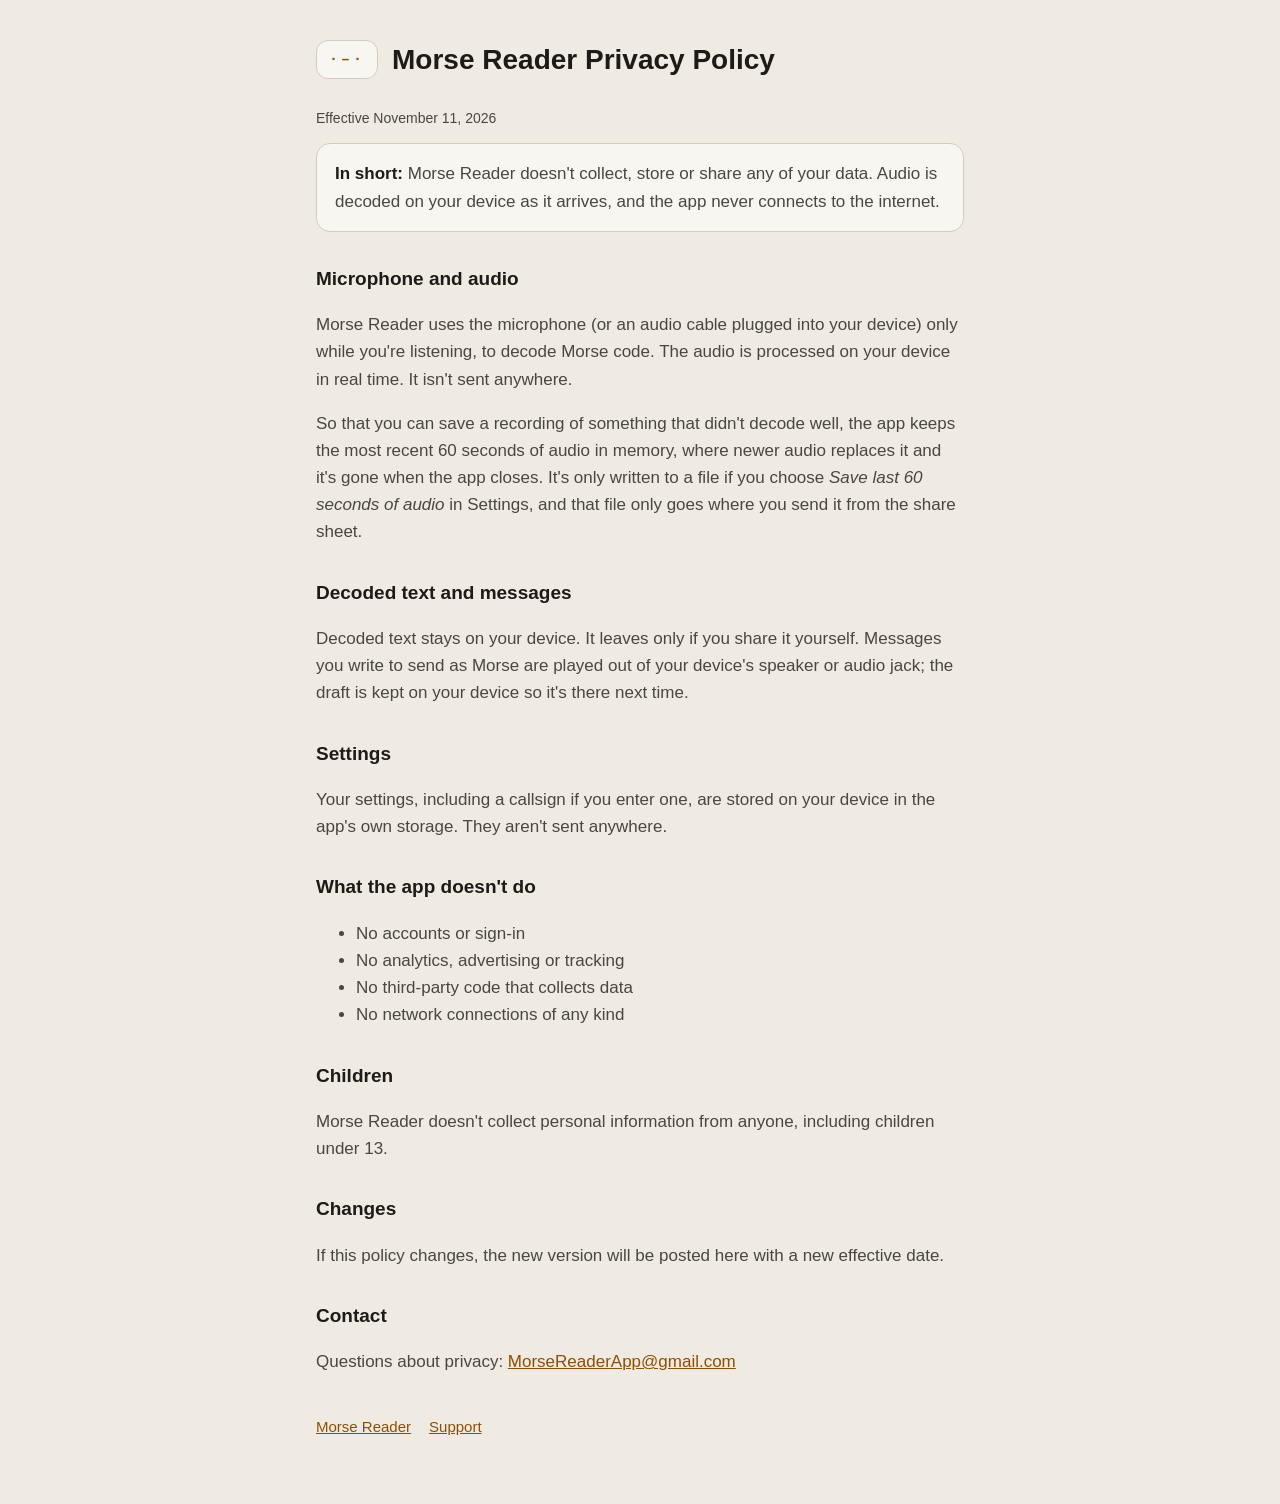
==== morsereader/privacy/index.html @ 4ad6e0ac "Morse Reader privacy policy, support and app pages Co-Authored-By: Claude Opus 5.5 <noreply@anthropi" ====
<!doctype html>
<html lang="en">
<head>
<meta charset="utf-8">
<meta name="viewport" content="width=device-width, initial-scale=1">
<title>Morse Reader Privacy Policy</title>
<link rel="stylesheet" href="../../style.css">
</head>
<body>
<main>
  <header>
    <span class="mark" aria-hidden="true">·–·</span>
    <h1>Morse Reader Privacy Policy</h1>
  </header>
  <p class="small">Effective November 11, 2026</p>

  <div class="card">
    <p><strong>In short:</strong> Morse Reader doesn't collect, store or share any of your
    data. Audio is decoded on your device as it arrives, and the app never connects to
    the internet.</p>
  </div>

  <h2>Microphone and audio</h2>
  <p>Morse Reader uses the microphone (or an audio cable plugged into your device) only
  while you're listening, to decode Morse code. The audio is processed on your device in
  real time. It isn't sent anywhere.</p>
  <p>So that you can save a recording of something that didn't decode well, the app keeps
  the most recent 60 seconds of audio in memory, where newer audio replaces it and it's
  gone when the app closes. It's only written to a file if you choose <em>Save last 60
  seconds of audio</em> in Settings, and that file only goes where you send it from the
  share sheet.</p>

  <h2>Decoded text and messages</h2>
  <p>Decoded text stays on your device. It leaves only if you share it yourself. Messages
  you write to send as Morse are played out of your device's speaker or audio jack; the
  draft is kept on your device so it's there next time.</p>

  <h2>Settings</h2>
  <p>Your settings, including a callsign if you enter one, are stored on your device in
  the app's own storage. They aren't sent anywhere.</p>

  <h2>What the app doesn't do</h2>
  <ul>
    <li>No accounts or sign-in</li>
    <li>No analytics, advertising or tracking</li>
    <li>No third-party code that collects data</li>
    <li>No network connections of any kind</li>
  </ul>

  <h2>Children</h2>
  <p>Morse Reader doesn't collect personal information from anyone, including children
  under 13.</p>

  <h2>Changes</h2>
  <p>If this policy changes, the new version will be posted here with a new effective
  date.</p>

  <h2>Contact</h2>
  <p>Questions about privacy: <a href="mailto:MorseReaderApp@gmail.com">MorseReaderApp@gmail.com</a></p>

  <nav>
    <a href="../">Morse Reader</a>
    <a href="../support/">Support</a>
  </nav>
</main>
</body>
</html>
---- style.css ----
:root {
  --bg: #EFEBE3; --surface: #F8F6F1; --line: #D3CDC1;
  --ink: #1C1B18; --ink2: #4A4740; --accent: #8F4F00;
}
@media (prefers-color-scheme: dark) {
  :root {
    --bg: #121314; --surface: #1B1D1F; --line: #34383C;
    --ink: #ECE7DD; --ink2: #AEA99F; --accent: #F2A33A;
  }
}
* { box-sizing: border-box; }
body {
  margin: 0; background: var(--bg); color: var(--ink);
  font: 17px/1.6 -apple-system, BlinkMacSystemFont, "Segoe UI", Roboto, Helvetica, Arial, sans-serif;
}
main { max-width: 680px; margin: 0 auto; padding: 40px 16px 64px; }
header { display: flex; align-items: center; gap: 14px; margin-bottom: 28px; }
.mark {
  font: 600 15px ui-monospace, SFMono-Regular, Menlo, monospace; letter-spacing: 3px;
  color: var(--accent); background: var(--surface); border: 1px solid var(--line);
  border-radius: 12px; padding: 10px 12px; white-space: nowrap; flex-shrink: 0;
}
.card p { margin: 0; }
h1 { font-size: 28px; line-height: 1.2; margin: 0; }
h2 { font-size: 19px; margin: 32px 0 8px; }
p, li { color: var(--ink2); }
strong { color: var(--ink); }
a { color: var(--accent); }
.card { background: var(--surface); border: 1px solid var(--line); border-radius: 14px; padding: 16px 18px; }
.small { font-size: 14px; }
nav { margin-top: 40px; font-size: 15px; display: flex; gap: 18px; flex-wrap: wrap; }
code { font: 15px ui-monospace, SFMono-Regular, Menlo, monospace; color: var(--ink); }
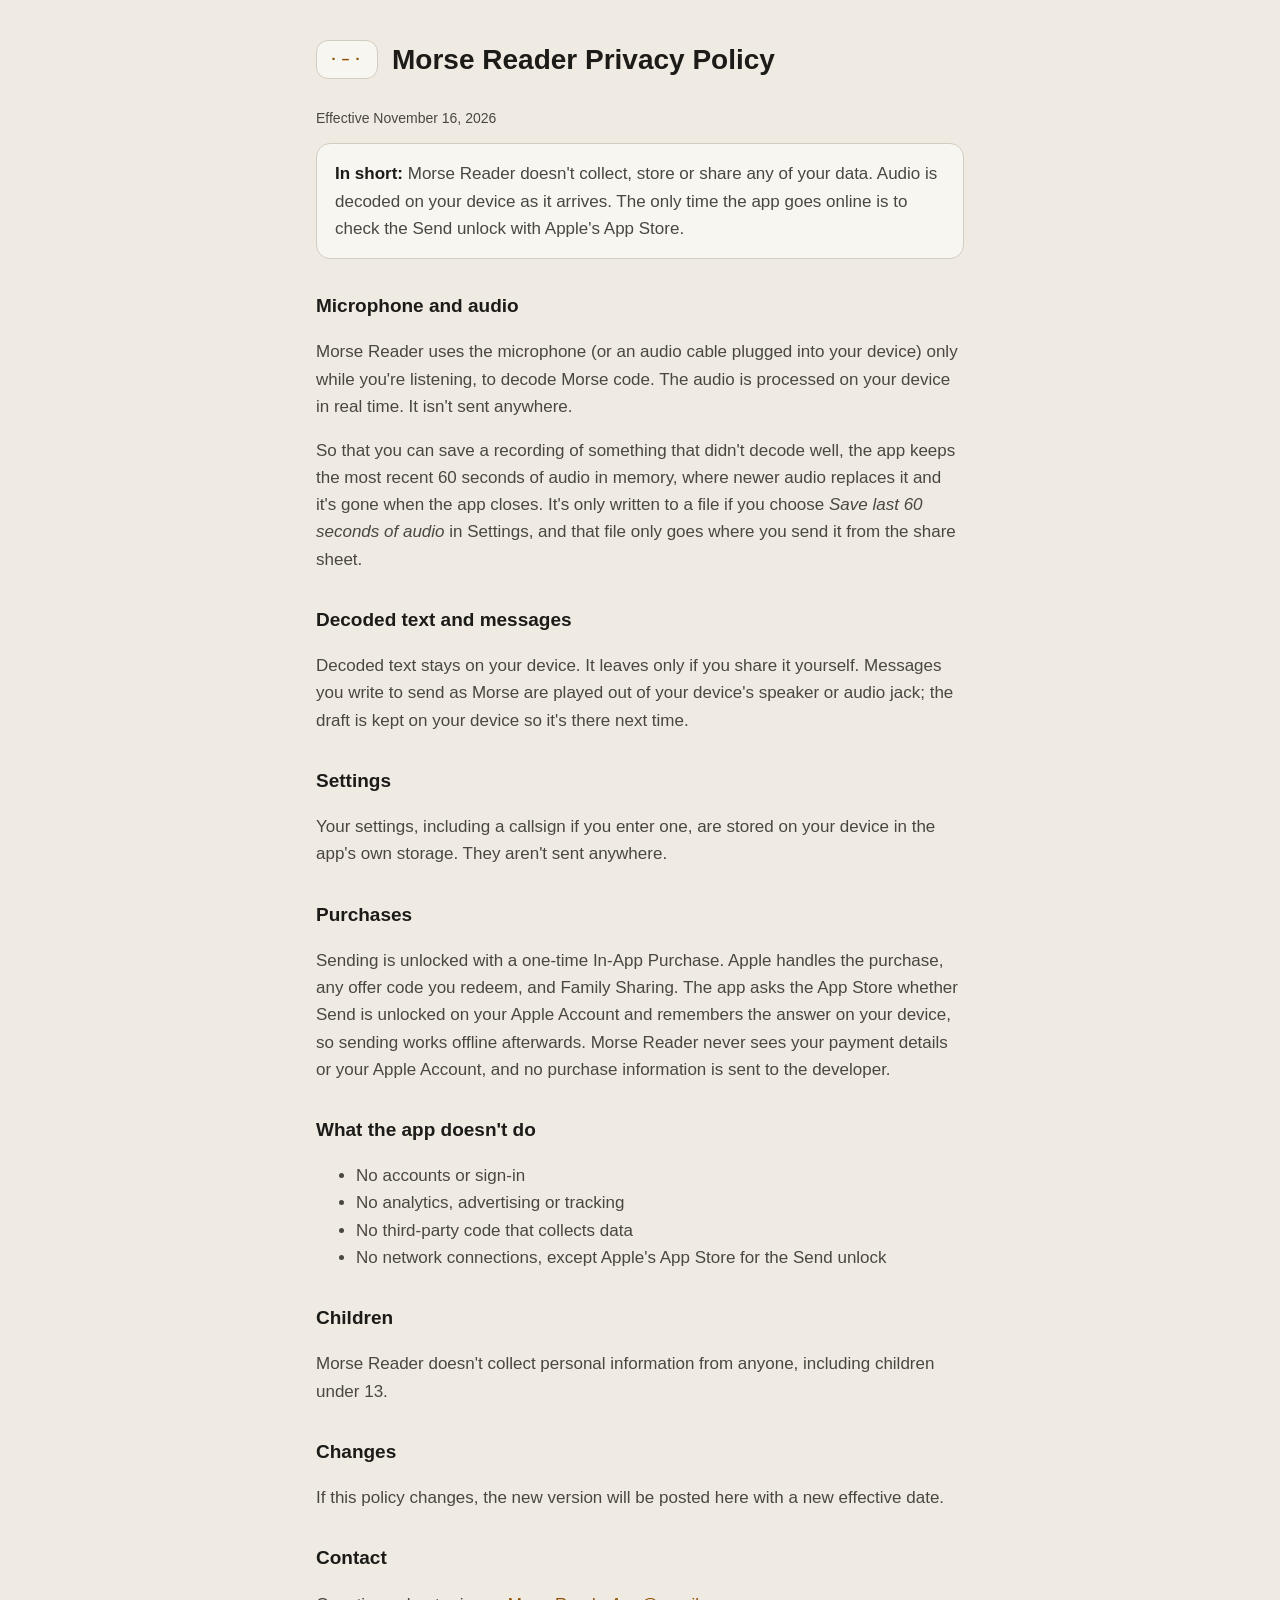
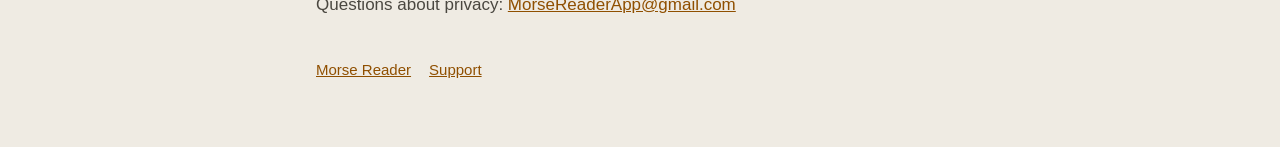
==== commit 6252d57b: "Morse Reader: pages for the Send in-app purchase Privacy policy: the app goes online only to check t" ====
--- a/morsereader/privacy/index.html
+++ b/morsereader/privacy/index.html
@@ -12,12 +12,12 @@
     <span class="mark" aria-hidden="true">·–·</span>
     <h1>Morse Reader Privacy Policy</h1>
   </header>
-  <p class="small">Effective November 11, 2026</p>
+  <p class="small">Effective November 16, 2026</p>
 
   <div class="card">
     <p><strong>In short:</strong> Morse Reader doesn't collect, store or share any of your
-    data. Audio is decoded on your device as it arrives, and the app never connects to
-    the internet.</p>
+    data. Audio is decoded on your device as it arrives. The only time the app goes online
+    is to check the Send unlock with Apple's App Store.</p>
   </div>
 
   <h2>Microphone and audio</h2>
@@ -39,12 +39,19 @@
   <p>Your settings, including a callsign if you enter one, are stored on your device in
   the app's own storage. They aren't sent anywhere.</p>
 
+  <h2>Purchases</h2>
+  <p>Sending is unlocked with a one-time In-App Purchase. Apple handles the purchase, any
+  offer code you redeem, and Family Sharing. The app asks the App Store whether Send is
+  unlocked on your Apple Account and remembers the answer on your device, so sending
+  works offline afterwards. Morse Reader never sees your payment details or your Apple
+  Account, and no purchase information is sent to the developer.</p>
+
   <h2>What the app doesn't do</h2>
   <ul>
     <li>No accounts or sign-in</li>
     <li>No analytics, advertising or tracking</li>
     <li>No third-party code that collects data</li>
-    <li>No network connections of any kind</li>
+    <li>No network connections, except Apple's App Store for the Send unlock</li>
   </ul>
 
   <h2>Children</h2>
